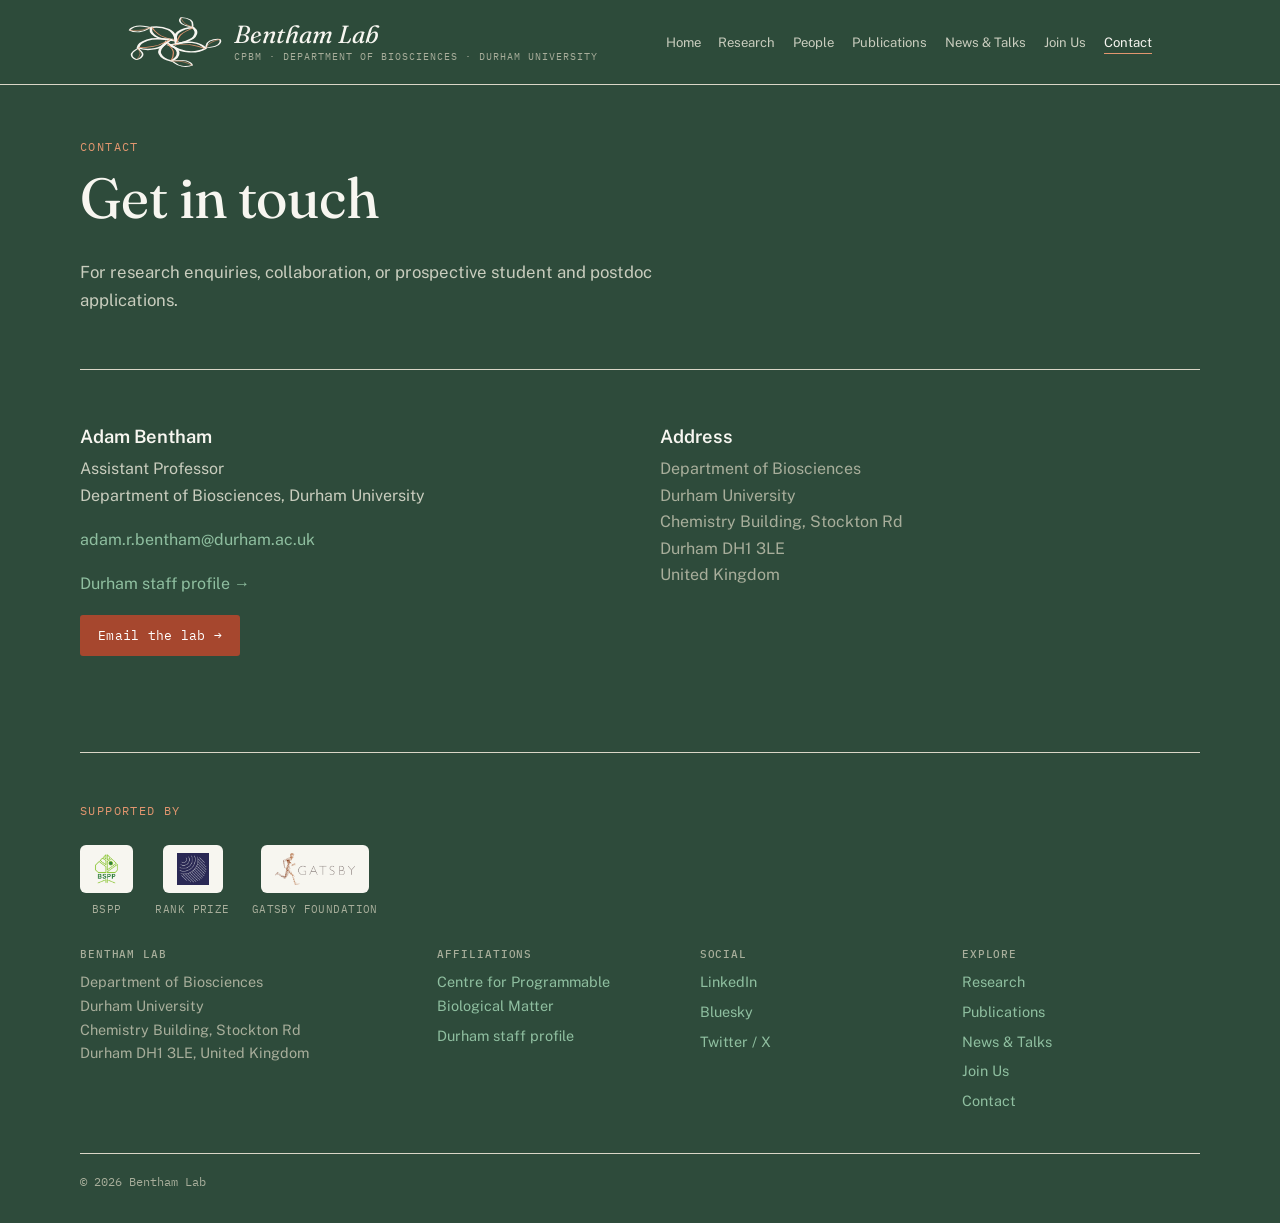
==== contact.html @ cf00540a "Add files via upload" ====
<!DOCTYPE html>
<html lang="en">
<head>
<meta charset="UTF-8">
<meta name="viewport" content="width=device-width, initial-scale=1">
<title>Contact — Bentham Lab</title>
<meta name="description" content="Contact the Bentham Lab, Department of Biosciences, Durham University.">
<link rel="preconnect" href="https://fonts.googleapis.com">
<link href="https://fonts.googleapis.com/css2?family=Fraunces:opsz,wght@9..144,300;9..144,440;9..144,560&family=Public+Sans:wght@400;500;600&family=IBM+Plex+Mono:wght@400;500&display=swap" rel="stylesheet">
<link rel="stylesheet" href="styles.css">
<link rel="icon" type="image/svg+xml" href="assets/logo/bentham-lab-favicon.svg">
</head>
<body data-page="contact.html">

<header class="site-header">
  <div class="container">
    <a href="index.html" class="wordmark">
      <img src="assets/logo/bentham-lab-mark-header.svg" alt="" class="wordmark-mark">
      <span>Bentham Lab
      <small>CPBM · Department of Biosciences · Durham University</small>
      </span>
    </a>
    <button class="nav-toggle" aria-expanded="false" aria-controls="mainnav">Menu</button>
    <nav class="main-nav" id="mainnav">
      <ul>
        <li><a href="index.html">Home</a></li>
        <li><a href="research.html">Research</a></li>
        <li><a href="people.html">People</a></li>
        <li><a href="publications.html">Publications</a></li>
        <li><a href="recognition.html">News &amp; Talks</a></li>
        <li><a href="join.html">Join Us</a></li>
        <li><a href="contact.html" aria-current="page">Contact</a></li>
      </ul>
    </nav>
  </div>
</header>

<main>

  <section class="page-header container">
    <span class="eyebrow">Contact</span>
    <h1>Get in touch</h1>
    <p class="lede">For research enquiries, collaboration, or prospective student and postdoc applications.</p>
  </section>

  <section class="section container">
    <div class="contact-block">
      <div>
        <h3>Adam Bentham</h3>
        <p>Assistant Professor<br>Department of Biosciences, Durham University</p>
        <p><a href="mailto:adam.r.bentham@durham.ac.uk">adam.r.bentham@durham.ac.uk</a></p>
        <p><a href="https://www.durham.ac.uk/staff/adam-r-bentham/">Durham staff profile →</a></p>
        <a class="btn" href="mailto:adam.r.bentham@durham.ac.uk">Email the lab →</a>
      </div>

      <div>
        <h3>Address</h3>
        <p class="muted">Department of Biosciences<br>Durham University<br>Chemistry Building, Stockton Rd<br>Durham DH1 3LE<br>United Kingdom</p>
      </div>
    </div>
  </section>

</main>

<footer class="site-footer container">
  <span class="eyebrow">Supported by</span>
  <div class="funders">
    <div class="funder-item">
      <img class="funder-logo" src="assets/logos/bspp.png" alt="British Society for Plant Pathology">
      <span class="funder-name">BSPP</span>
    </div>
    <div class="funder-item">
      <img class="funder-logo" src="assets/logos/rank-prize.png" alt="Rank Prize">
      <span class="funder-name">Rank Prize</span>
    </div>
    <div class="funder-item">
      <img class="funder-logo" src="assets/logos/gatsby-foundation.png" alt="Gatsby Charitable Foundation">
      <span class="funder-name">Gatsby Foundation</span>
    </div>
  </div>

  <div class="footer-grid">
    <div>
      <h4>Bentham Lab</h4>
      <p class="muted">Department of Biosciences<br>Durham University<br>Chemistry Building, Stockton Rd<br>Durham DH1 3LE, United Kingdom</p>
    </div>
    <div>
      <h4>Affiliations</h4>
      <ul>
        <li><a href="https://heddlelab.org">Centre for Programmable Biological Matter</a></li>
        <li><a href="https://www.durham.ac.uk/staff/adam-r-bentham/">Durham staff profile</a></li>
      </ul>
    </div>
    <div>
      <h4>Social</h4>
      <ul>
        <li><a href="https://www.linkedin.com/in/adam-bentham-4842b2176/">LinkedIn</a></li>
        <li><a href="https://bsky.app/profile/adamrbentham.bsky.social">Bluesky</a></li>
        <li><a href="https://x.com/AdamRBentham">Twitter / X</a></li>
      </ul>
    </div>
    <div>
      <h4>Explore</h4>
      <ul>
        <li><a href="research.html">Research</a></li>
        <li><a href="publications.html">Publications</a></li>
        <li><a href="recognition.html">News &amp; Talks</a></li>
        <li><a href="join.html">Join Us</a></li>
        <li><a href="contact.html">Contact</a></li>
      </ul>
    </div>
  </div>

  <div class="footer-bottom">
    <span>© 2026 Bentham Lab</span>
  </div>
</footer>

<script>
  const toggle = document.querySelector('.nav-toggle');
  const nav = document.querySelector('.main-nav');
  if (toggle) {
    toggle.addEventListener('click', () => {
      const open = nav.classList.toggle('open');
      toggle.setAttribute('aria-expanded', open ? 'true' : 'false');
    });
  }
</script>
<script src="scroll-continue.js"></script>

</body>
</html>
---- styles.css ----
/* ============================================================
   Bentham Lab — shared design system
   Palette: deep moss green background + warm ink text + bright clay/sage accents
   Display: Fraunces / Body: Public Sans / Utility: IBM Plex Mono
   ============================================================ */

:root {
  --paper: #2e4b3b;
  --paper-alt: #3c5c48;
  --ink: #f7f6f0;
  --ink-soft: #c9cdbe;
  --ink-faint: #a8ae9b;
  --moss: #8fbfa0;
  --moss-dark: #1f3529;
  --clay: #a6472e;
  --clay-bright: #e2966f;
  --clay-soft: #c97a5f;
  --line: #dad6c7;
  --tag-bg: #24392c;
  --paper-rgb: 46, 75, 59;

  --font-display: "Fraunces", "Iowan Old Style", serif;
  --font-body: "Public Sans", -apple-system, BlinkMacSystemFont, "Segoe UI", sans-serif;
  --font-mono: "IBM Plex Mono", ui-monospace, Menlo, Consolas, monospace;

  --max-w: 1120px;
  --gutter: clamp(20px, 4vw, 48px);
}

* { box-sizing: border-box; }

html { scroll-behavior: smooth; }

@media (prefers-reduced-motion: reduce) {
  html { scroll-behavior: auto; }
  * { animation-duration: 0.01ms !important; transition-duration: 0.01ms !important; }
}

.loaded-page {
  opacity: 0;
  transform: translateY(24px);
  transition: opacity 0.7s ease, transform 0.7s ease;
}

.loaded-page.is-visible {
  opacity: 1;
  transform: translateY(0);
}

body {
  margin: 0;
  background: var(--paper);
  color: var(--ink);
  font-family: var(--font-body);
  font-size: 16px;
  line-height: 1.65;
  -webkit-font-smoothing: antialiased;
}

a { color: var(--moss); text-decoration: none; }
a:hover { color: var(--clay-bright); }
a:focus-visible, button:focus-visible, input:focus-visible, textarea:focus-visible {
  outline: 2px solid var(--clay-bright);
  outline-offset: 3px;
}

img { max-width: 100%; display: block; }

.container {
  max-width: var(--max-w);
  margin: 0 auto;
  padding: 0 var(--gutter);
}

h1, h2, h3, h4 {
  font-family: var(--font-display);
  font-weight: 500;
  line-height: 1.15;
  margin: 0 0 0.5em;
  color: var(--ink);
}

h1 { font-size: clamp(2.1rem, 4.4vw, 3.6rem); font-weight: 440; letter-spacing: -0.01em; }
h2 { font-size: clamp(1.5rem, 2.6vw, 2rem); }
h3 { font-size: 1.15rem; font-weight: 600; font-family: var(--font-body); }

p { margin: 0 0 1.1em; color: var(--ink-soft); max-width: 68ch; }

.hero > .eyebrow {
  font-size: 1.44rem;
}

.eyebrow {
  font-family: var(--font-mono);
  font-size: 0.72rem;
  letter-spacing: 0.12em;
  text-transform: uppercase;
  color: var(--clay-bright);
  display: inline-block;
  margin-bottom: 0.9em;
}

.rule {
  border: none;
  border-top: 1px solid var(--line);
  margin: 0;
}

.section {
  padding: 56px 0;
  border-top: 1px solid var(--line);
}

.section--tight { padding: 40px 0; }

/* ---------------- Header / nav ---------------- */

.site-header {
  border-bottom: 1px solid var(--line);
  position: sticky;
  top: 0;
  background: rgba(var(--paper-rgb), 0.92);
  backdrop-filter: blur(6px);
  z-index: 20;
}

.site-header .container {
  display: flex;
  align-items: center;
  justify-content: space-between;
  padding-top: 16px;
  padding-bottom: 16px;
  gap: 24px;
}

.wordmark {
  display: flex;
  align-items: center;
  gap: 12px;
  font-family: var(--font-display);
  font-style: italic;
  font-size: 1.55rem;
  color: var(--ink);
  line-height: 1.1;
}

.wordmark-mark {
  height: 52px;
  width: auto;
  flex-shrink: 0;
}

.wordmark small {
  display: block;
  font-family: var(--font-mono);
  font-style: normal;
  font-size: 0.62rem;
  letter-spacing: 0.1em;
  text-transform: uppercase;
  color: var(--ink-faint);
  margin-top: 3px;
}

nav.main-nav ul {
  list-style: none;
  display: flex;
  gap: clamp(10px, 1.4vw, 20px);
  margin: 0;
  padding: 0;
  flex-wrap: nowrap;
}

nav.main-nav a {
  font-size: 0.82rem;
  color: var(--ink-soft);
  padding-bottom: 3px;
  border-bottom: 1px solid transparent;
  white-space: nowrap;
}

nav.main-nav a:hover,
nav.main-nav a[aria-current="page"] {
  color: var(--ink);
  border-bottom-color: var(--clay-bright);
}

.nav-toggle {
  display: none;
  background: none;
  border: 1px solid var(--line);
  border-radius: 4px;
  padding: 6px 10px;
  font-family: var(--font-mono);
  font-size: 0.78rem;
}

@media (max-width: 900px) {
  nav.main-nav { display: none; width: 100%; }
  nav.main-nav.open { display: block; }
  nav.main-nav ul { flex-direction: column; gap: 14px; padding: 18px 0 10px; flex-wrap: nowrap; }
  .site-header .container { flex-wrap: wrap; }
  .nav-toggle { display: inline-block; }
}

/* ---------------- Hero ---------------- */

.hero {
  padding: 64px 0 40px;
  position: relative;
  overflow: hidden;
}

.hero-grid {
  display: grid;
  grid-template-columns: 1.3fr 0.9fr;
  gap: 10px;
  align-items: center;
  margin-top: 14px;
}

.hero-grid h1 {
  margin: 0;
}

@media (max-width: 860px) {
  .hero-grid { grid-template-columns: 1fr; }
}

.hero h1 { max-width: 16ch; }

.hero-sub {
  font-size: 1.02rem;
  max-width: none;
  margin-top: 10px;
  margin-bottom: 0;
}

.hero-figure { display: flex; align-items: center; justify-content: flex-end; }

.hero-structure-img {
  width: 100%;
  height: auto;
  display: block;
}

.hero-motif-row {
  margin-top: 10px;
}

.hero-motif { width: 100%; height: auto; color: var(--moss); }
.hero-motif .stroke { stroke: currentColor; fill: none; }
.hero-motif .clay-stroke { stroke: var(--clay-bright); fill: none; }
.hero-motif .dot { fill: var(--clay-bright); }
.hero-motif .label {
  font-family: var(--font-mono);
  font-size: 6px;
  fill: var(--ink-faint);
  letter-spacing: 0.05em;
}

.affil-bar {
  margin-top: 28px;
  padding-top: 18px;
  border-top: 1px solid var(--line);
  font-family: var(--font-mono);
  font-size: 0.78rem;
  color: var(--ink-faint);
  display: flex;
  flex-wrap: wrap;
  gap: 6px 10px;
}

.affil-bar a { color: var(--ink-soft); }

/* ---------------- Gallery (From the lab) ---------------- */

.gallery {
  display: grid;
  grid-template-columns: repeat(4, 1fr);
  gap: 14px;
}

@media (max-width: 860px) { .gallery { grid-template-columns: repeat(2, 1fr); } }

.gallery-item {
  aspect-ratio: 4 / 5;
  border: 1px dashed var(--line);
  border-radius: 3px;
  background: var(--paper-alt);
  display: flex;
  flex-direction: column;
  align-items: center;
  justify-content: center;
  text-align: center;
  padding: 12px;
  color: var(--ink-faint);
}

.gallery-item .ph-icon { width: 26px; height: 26px; margin-bottom: 10px; opacity: 0.6; }
.gallery-item .ph-label { font-family: var(--font-mono); font-size: 0.66rem; letter-spacing: 0.04em; }
.gallery-item .ph-caption { font-size: 0.72rem; margin-top: 6px; color: var(--ink-faint); }

.gallery-item.has-photo {
  aspect-ratio: auto;
  padding: 0;
  overflow: hidden;
  border-style: solid;
  align-items: stretch;
  justify-content: flex-start;
  text-align: left;
}
.gallery-item .item-photo {
  aspect-ratio: 1;
  border-bottom: 1px dashed var(--line);
}
.gallery-item .item-photo img {
  width: 100%;
  height: 100%;
  object-fit: cover;
  display: block;
}
.gallery-item .item-photo.is-logo img {
  object-fit: contain;
  background: var(--ink);
  box-sizing: border-box;
  padding: 16px;
}
.gallery-item .item-body {
  padding: 14px 16px 18px;
  text-align: left;
  width: 100%;
}
.gallery-item .item-body h3 { margin-bottom: 0.2em; font-size: 1rem; }
.gallery-item .item-tag {
  font-family: var(--font-mono);
  font-size: 0.7rem;
  color: var(--clay-bright);
  text-transform: uppercase;
  letter-spacing: 0.04em;
  margin-bottom: 0.6em;
  display: block;
}
.gallery-item .item-body p { font-size: 0.85rem; margin-bottom: 0.4em; }

/* ---------------- Two column: news + sidebar ---------------- */

.split {
  display: grid;
  grid-template-columns: 1.6fr 1fr;
  gap: 48px;
}

@media (max-width: 860px) { .split { grid-template-columns: 1fr; } }

.news-item {
  padding: 18px 0;
  border-top: 1px solid var(--line);
  display: grid;
  grid-template-columns: 110px 1fr;
  gap: 18px;
}

.news-item:first-child { border-top: none; }

.news-date {
  font-family: var(--font-mono);
  font-size: 0.72rem;
  color: var(--ink-faint);
  padding-top: 3px;
}

.news-item h3 { margin-bottom: 0.35em; font-size: 1.02rem; }
.news-item p { margin-bottom: 0.3em; font-size: 0.95rem; }

@media (max-width: 560px) {
  .news-item { grid-template-columns: 1fr; gap: 4px; }
}

.sidebar-card {
  border: 1px solid var(--line);
  border-radius: 4px;
  padding: 20px;
  margin-bottom: 16px;
  background: var(--paper-alt);
}

.sidebar-card .eyebrow { margin-bottom: 0.6em; }
.sidebar-card h3 { margin-bottom: 0.4em; }
.sidebar-card p { font-size: 0.92rem; margin-bottom: 0.6em; }
.sidebar-card .go { font-family: var(--font-mono); font-size: 0.78rem; }

.sidebar-card--accent {
  background: var(--moss-dark);
  border-color: var(--moss-dark);
}
.sidebar-card--accent .eyebrow,
.sidebar-card--accent h3,
.sidebar-card--accent p,
.sidebar-card--accent .go { color: #fff; }
.sidebar-card--accent .eyebrow { color: var(--clay-bright); }
.sidebar-card--accent .go { color: #fff; border-bottom: 1px solid rgba(255,255,255,0.4); padding-bottom: 2px; }

/* ---------------- Tags / chips ---------------- */

.tag {
  display: inline-block;
  font-family: var(--font-mono);
  font-size: 0.68rem;
  letter-spacing: 0.04em;
  text-transform: uppercase;
  background: var(--tag-bg);
  color: var(--clay-bright);
  border-radius: 3px;
  padding: 3px 8px;
  margin: 0 6px 6px 0;
}

/* ---------------- Footer ---------------- */

.site-footer {
  border-top: 1px solid var(--line);
  padding: 44px 0 32px;
  margin-top: 40px;
}

.funders {
  display: flex;
  flex-wrap: wrap;
  align-items: flex-start;
  gap: 22px;
  margin: 14px 0 30px;
}

.funders .tag { background: transparent; border: 1px solid var(--line); }

.funder-item {
  display: flex;
  flex-direction: column;
  align-items: center;
  gap: 8px;
}

.funder-logo {
  display: block;
  height: 32px;
  width: auto;
  max-width: 150px;
  object-fit: contain;
  background: var(--ink);
  border-radius: 6px;
  padding: 8px 14px;
  box-sizing: content-box;
}

.funder-name {
  font-family: var(--font-mono);
  font-size: 0.66rem;
  letter-spacing: 0.04em;
  text-transform: uppercase;
  color: var(--ink-faint);
  text-align: center;
}

.footer-grid {
  display: grid;
  grid-template-columns: 1.4fr 1fr 1fr 1fr;
  gap: 24px;
  font-size: 0.9rem;
}

@media (max-width: 900px) { .footer-grid { grid-template-columns: 1fr 1fr; } }
@media (max-width: 500px) { .footer-grid { grid-template-columns: 1fr; } }

.footer-grid h4 {
  font-family: var(--font-mono);
  font-size: 0.7rem;
  letter-spacing: 0.08em;
  text-transform: uppercase;
  color: var(--ink-faint);
  margin-bottom: 0.8em;
}

.footer-grid ul { list-style: none; margin: 0; padding: 0; }
.footer-grid li { margin-bottom: 6px; }

.footer-bottom {
  margin-top: 34px;
  padding-top: 18px;
  border-top: 1px solid var(--line);
  font-family: var(--font-mono);
  font-size: 0.72rem;
  color: var(--ink-faint);
  display: flex;
  justify-content: space-between;
  flex-wrap: wrap;
  gap: 8px;
}

/* ---------------- Page header (sub-pages) ---------------- */

.page-header {
  padding: 48px 0 36px;
}

.page-header h1 { max-width: 24ch; }
.page-header .lede { font-size: 1.05rem; max-width: 60ch; }

/* ---------------- Divider motif ---------------- */

.divider {
  display: flex;
  align-items: center;
  gap: 14px;
  color: var(--ink-faint);
  margin: 0;
}
.divider svg { width: 22px; height: 14px; flex: none; }
.divider .rule { flex: 1; }

/* ---------------- Content blocks (Research page etc) ---------------- */

.research-block {
  display: grid;
  grid-template-columns: 200px 1fr;
  gap: 32px;
  padding: 34px 0;
  border-top: 1px solid var(--line);
}
.research-block:first-child { border-top: none; padding-top: 0; }

@media (max-width: 760px) { .research-block { grid-template-columns: 1fr; gap: 10px; } }

.research-block .index {
  font-family: var(--font-mono);
  font-size: 0.72rem;
  color: var(--clay-bright);
  letter-spacing: 0.06em;
}

.research-block h3 { font-family: var(--font-display); font-size: 1.35rem; font-weight: 500; }

/* ---------------- People ---------------- */

.people-grid {
  display: grid;
  grid-template-columns: repeat(3, 1fr);
  gap: 22px;
}

@media (max-width: 760px) { .people-grid { grid-template-columns: repeat(2, 1fr); } }
@media (max-width: 520px) { .people-grid { grid-template-columns: 1fr; } }

.person-card {
  border: 1px solid var(--line);
  border-radius: 4px;
  overflow: hidden;
  background: var(--paper-alt);
}

.person-photo {
  aspect-ratio: 1;
  border-bottom: 1px dashed var(--line);
  display: flex;
  align-items: center;
  justify-content: center;
  color: var(--ink-faint);
  font-family: var(--font-mono);
  font-size: 0.66rem;
  text-align: center;
  padding: 10px;
}

.person-photo.has-photo {
  padding: 0;
}
.person-photo.has-photo img {
  width: 100%;
  height: 100%;
  object-fit: cover;
  display: block;
}

.person-body { padding: 14px 16px 18px; }
.person-body h3 { margin-bottom: 0.2em; font-size: 1rem; }
.person-role { font-family: var(--font-mono); font-size: 0.7rem; color: var(--clay-bright); text-transform: uppercase; letter-spacing: 0.04em; margin-bottom: 0.6em; display: block; }
.person-body p { font-size: 0.88rem; margin-bottom: 0.4em; }

.person-card--empty {
  display: flex;
  align-items: center;
  justify-content: center;
  min-height: 220px;
  border-style: dashed;
}
.person-card--empty p { font-family: var(--font-mono); font-size: 0.75rem; text-align: center; color: var(--ink-faint); margin: 0; padding: 20px; }

/* ---------------- Publications ---------------- */

.pub-item {
  padding: 24px 0;
  border-top: 1px solid var(--line);
}
.pub-item:first-child { border-top: none; }
.pub-item h3 { font-family: var(--font-display); font-weight: 500; font-size: 1.15rem; margin-bottom: 0.35em; }
.pub-meta { font-family: var(--font-mono); font-size: 0.78rem; color: var(--ink-faint); margin-bottom: 0.6em; }
.pub-links a { margin-right: 16px; font-size: 0.85rem; border-bottom: 1px solid var(--line); }
.pub-tags { margin-top: 12px; }

/* ---------------- Tools ---------------- */

.tool-card {
  border: 1px solid var(--line);
  border-radius: 4px;
  padding: 20px 22px;
  margin-bottom: 16px;
  background: var(--paper-alt);
}
.tool-card h3 { font-family: var(--font-mono); font-size: 0.98rem; font-weight: 600; }
.tool-card p { font-size: 0.92rem; margin-bottom: 0.5em; }

/* ---------------- Forms ---------------- */

.form-note {
  border: 1px solid var(--line);
  border-radius: 4px;
  padding: 18px 20px;
  background: var(--paper-alt);
  font-size: 0.92rem;
}

.contact-block {
  display: grid;
  grid-template-columns: 1fr 1fr;
  gap: 40px;
}
@media (max-width: 760px) { .contact-block { grid-template-columns: 1fr; } }

.btn {
  display: inline-block;
  font-family: var(--font-mono);
  font-size: 0.82rem;
  letter-spacing: 0.02em;
  background: var(--clay);
  color: #fff !important;
  padding: 10px 18px;
  border-radius: 3px;
  border: none;
}
.btn:hover { background: var(--moss-dark); color: #fff !important; }

/* ---------------- Utility ---------------- */

.center { text-align: center; }
.muted { color: var(--ink-faint); }
.mt-0 { margin-top: 0; }
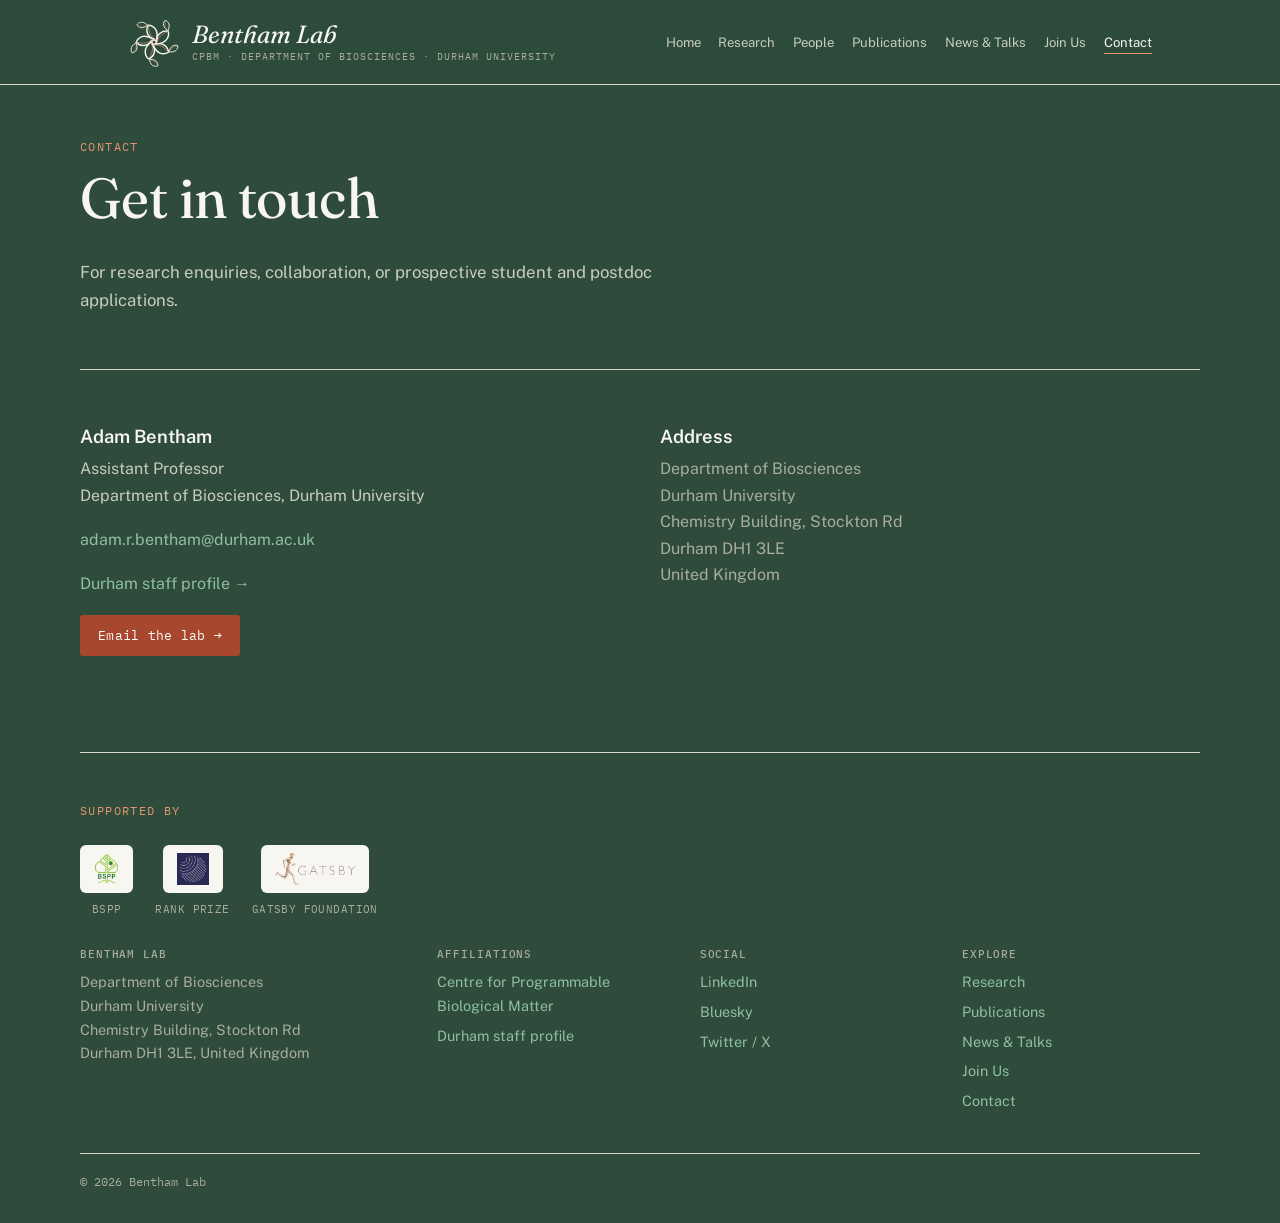
==== commit 734608db: "Add Open Graph/Twitter Card meta tags, canonical links, and Organization JSON-LD structured data" ====
--- a/contact.html
+++ b/contact.html
@@ -5,6 +5,19 @@
 <meta name="viewport" content="width=device-width, initial-scale=1">
 <title>Contact — Bentham Lab</title>
 <meta name="description" content="Contact the Bentham Lab, Department of Biosciences, Durham University.">
+<link rel="canonical" href="https://benthamlab.org/contact.html">
+<meta property="og:type" content="website">
+<meta property="og:site_name" content="Bentham Lab">
+<meta property="og:title" content="Contact — Bentham Lab">
+<meta property="og:description" content="Contact the Bentham Lab, Department of Biosciences, Durham University.">
+<meta property="og:url" content="https://benthamlab.org/contact.html">
+<meta property="og:image" content="https://benthamlab.org/assets/og/og-image.png">
+<meta property="og:image:width" content="1200">
+<meta property="og:image:height" content="630">
+<meta name="twitter:card" content="summary_large_image">
+<meta name="twitter:title" content="Contact — Bentham Lab">
+<meta name="twitter:description" content="Contact the Bentham Lab, Department of Biosciences, Durham University.">
+<meta name="twitter:image" content="https://benthamlab.org/assets/og/og-image.png">
 <link rel="preconnect" href="https://fonts.googleapis.com">
 <link href="https://fonts.googleapis.com/css2?family=Fraunces:opsz,wght@9..144,300;9..144,440;9..144,560&family=Public+Sans:wght@400;500;600&family=IBM+Plex+Mono:wght@400;500&display=swap" rel="stylesheet">
 <link rel="stylesheet" href="styles.css">
--- a/styles.css
+++ b/styles.css
@@ -24,7 +24,7 @@
   --font-mono: "IBM Plex Mono", ui-monospace, Menlo, Consolas, monospace;
 
   --max-w: 1120px;
-  --gutter: clamp(20px, 4vw, 48px);
+  --gutter: clamp(28px, 4vw, 48px);
 }
 
 * { box-sizing: border-box; }
@@ -275,14 +275,19 @@
 /* ---------------- Gallery (From the lab) ---------------- */
 
 .gallery {
-  display: grid;
-  grid-template-columns: repeat(4, 1fr);
+  display: flex;
+  align-items: flex-start;
   gap: 14px;
-}
-
-@media (max-width: 860px) { .gallery { grid-template-columns: repeat(2, 1fr); } }
+  overflow-x: auto;
+  scroll-snap-type: x mandatory;
+  -webkit-overflow-scrolling: touch;
+  scrollbar-width: none;
+}
+.gallery::-webkit-scrollbar { display: none; }
 
 .gallery-item {
+  flex: 0 0 260px;
+  scroll-snap-align: start;
   aspect-ratio: 4 / 5;
   border: 1px dashed var(--line);
   border-radius: 3px;
@@ -550,6 +555,26 @@
 @media (max-width: 760px) { .people-grid { grid-template-columns: repeat(2, 1fr); } }
 @media (max-width: 520px) { .people-grid { grid-template-columns: 1fr; } }
 
+.people-tier { margin-top: 48px; }
+.people-tier:first-child { margin-top: 0; }
+
+.people-tier-label {
+  font-family: var(--font-mono);
+  font-weight: 500;
+  font-size: 0.78rem;
+  letter-spacing: 0.1em;
+  text-transform: uppercase;
+  color: var(--clay-bright);
+  margin: 0 0 18px;
+  padding-top: 28px;
+  border-top: 1px solid var(--line);
+}
+
+.people-tier:first-child .people-tier-label {
+  padding-top: 0;
+  border-top: none;
+}
+
 .person-card {
   border: 1px solid var(--line);
   border-radius: 4px;
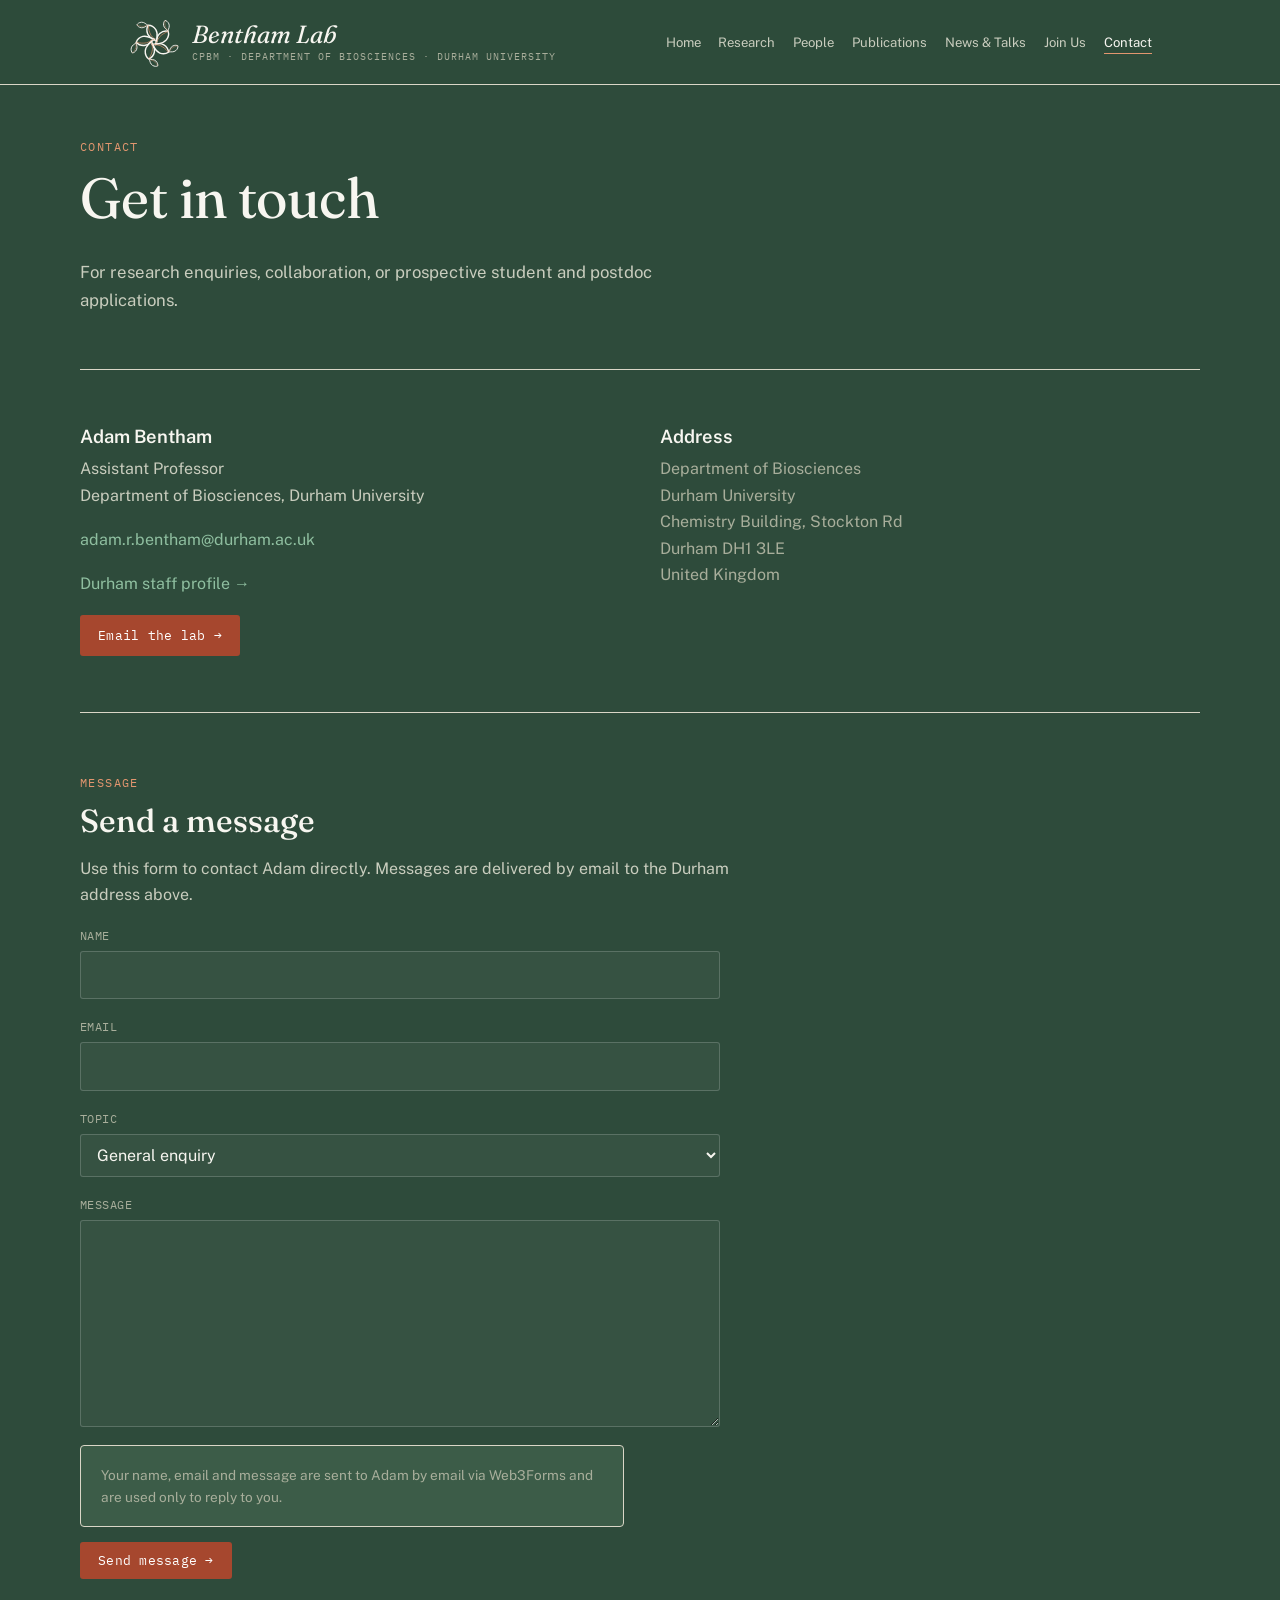
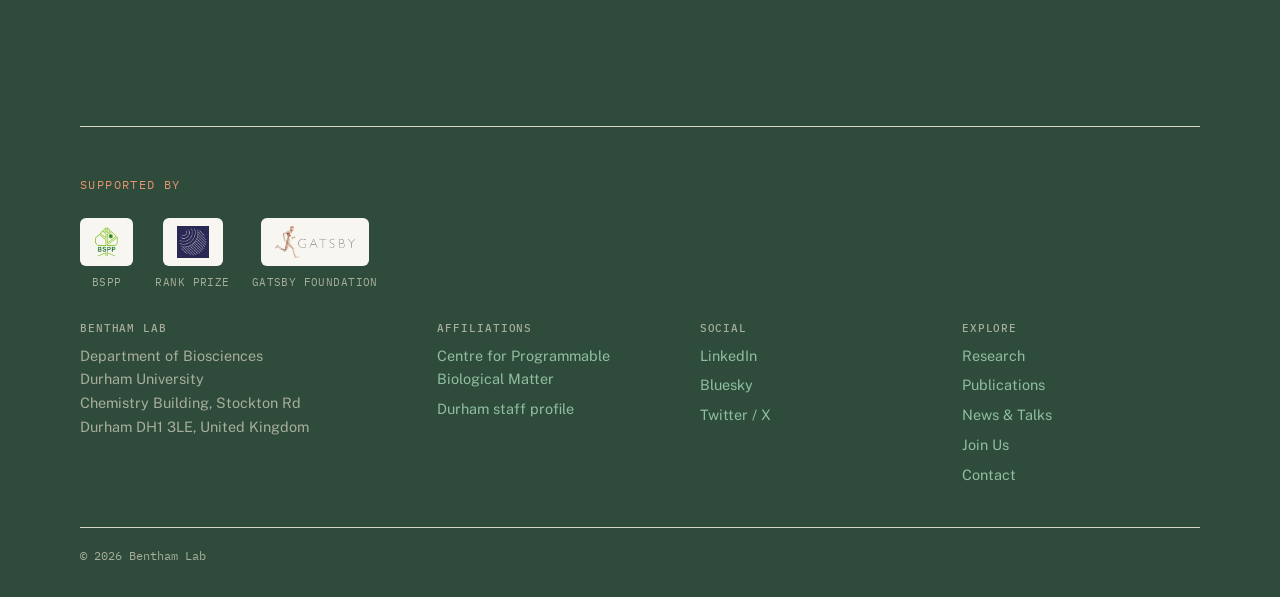
==== commit f52270fc: "Add contact form (Web3Forms) to Contact page Co-Authored-By: Claude Opus 5.5 <noreply@anthropic.com>" ====
--- a/contact.html
+++ b/contact.html
@@ -73,6 +73,45 @@
     </div>
   </section>
 
+  <section class="section container" id="message">
+    <span class="eyebrow">Message</span>
+    <h2 class="mt-0">Send a message</h2>
+    <p>Use this form to contact Adam directly. Messages are delivered by email to the Durham address above.</p>
+
+    <form class="contact-form" action="https://api.web3forms.com/submit" method="POST">
+      <input type="hidden" name="access_key" value="8e58a47e-db89-4c75-9f72-aee420f8c6d7">
+      <input type="hidden" name="subject" value="New message from benthamlab.org">
+      <input type="hidden" name="from_name" value="benthamlab.org contact form">
+      <input type="checkbox" name="botcheck" class="hp-field" tabindex="-1" autocomplete="off" aria-hidden="true">
+
+      <div class="form-row">
+        <label for="cf-name">Name</label>
+        <input id="cf-name" type="text" name="name" required autocomplete="name">
+      </div>
+      <div class="form-row">
+        <label for="cf-email">Email</label>
+        <input id="cf-email" type="email" name="email" required autocomplete="email">
+      </div>
+      <div class="form-row">
+        <label for="cf-topic">Topic</label>
+        <select id="cf-topic" name="topic">
+          <option>General enquiry</option>
+          <option>PhD studentship</option>
+          <option>Postdoc or fellowship</option>
+          <option>Internship or visit</option>
+          <option>Collaboration</option>
+        </select>
+      </div>
+      <div class="form-row">
+        <label for="cf-message">Message</label>
+        <textarea id="cf-message" name="message" rows="7" required></textarea>
+      </div>
+      <p class="form-note muted">Your name, email and message are sent to Adam by email via Web3Forms and are used only to reply to you.</p>
+      <button class="btn" type="submit">Send message →</button>
+      <p class="form-status" role="status" aria-live="polite"></p>
+    </form>
+  </section>
+
 </main>
 
 <footer class="site-footer container">
@@ -139,6 +178,7 @@
     });
   }
 </script>
+<script src="contact-form.js"></script>
 <script src="scroll-continue.js"></script>
 
 </body>
--- a/styles.css
+++ b/styles.css
@@ -38,13 +38,14 @@
 
 .loaded-page {
   opacity: 0;
-  transform: translateY(24px);
-  transition: opacity 0.7s ease, transform 0.7s ease;
+  transform: translateY(64px) scale(0.98);
+  transition: opacity 0.85s cubic-bezier(0.16, 1, 0.3, 1),
+    transform 0.85s cubic-bezier(0.16, 1, 0.3, 1);
 }
 
 .loaded-page.is-visible {
   opacity: 1;
-  transform: translateY(0);
+  transform: translateY(0) scale(1);
 }
 
 body {
@@ -285,6 +286,112 @@
 }
 .gallery::-webkit-scrollbar { display: none; }
 
+/* Desktop navigation for the gallery (added by gallery-nav.js on
+   mouse/trackpad devices only; touch devices keep native swipe). */
+.gallery-head {
+  display: flex;
+  align-items: flex-end;
+  justify-content: space-between;
+  gap: 16px;
+  margin-bottom: 0.5em;
+}
+.gallery-head h2 { margin-bottom: 0; }
+.gallery-nav { display: flex; gap: 8px; padding-bottom: 4px; }
+.gallery-nav-btn {
+  width: 36px;
+  height: 36px;
+  border-radius: 50%;
+  border: 1px solid var(--line);
+  background: transparent;
+  color: var(--ink);
+  font-size: 1.3rem;
+  line-height: 1;
+  padding: 0 0 3px;
+  cursor: pointer;
+  transition: background 0.15s, color 0.15s, border-color 0.15s, opacity 0.15s;
+}
+.gallery-nav-btn:hover:not(:disabled) {
+  background: var(--ink);
+  color: var(--paper);
+}
+.gallery-nav-btn:disabled { opacity: 0.3; cursor: default; }
+section:not(.gallery-overflows) .gallery-nav { display: none; }
+
+.gallery-wrap { position: relative; }
+.gallery:focus-visible { outline: 2px solid var(--moss); outline-offset: 4px; }
+
+.gallery-fade {
+  position: absolute;
+  top: 0;
+  bottom: 0;
+  width: 72px;
+  pointer-events: none;
+  transition: opacity 0.2s;
+}
+.gallery-fade--left {
+  left: 0;
+  background: linear-gradient(to right, rgba(var(--paper-rgb), 0.95), rgba(var(--paper-rgb), 0));
+}
+.gallery-fade--right {
+  right: 0;
+  background: linear-gradient(to left, rgba(var(--paper-rgb), 0.95), rgba(var(--paper-rgb), 0));
+}
+.gallery-wrap.at-start .gallery-fade--left,
+.gallery-wrap.at-end .gallery-fade--right { opacity: 0; }
+
+.gallery-hover-arrow {
+  position: absolute;
+  top: 110px;
+  width: 40px;
+  height: 40px;
+  border-radius: 50%;
+  border: none;
+  background: var(--ink);
+  color: var(--paper);
+  font-size: 1.4rem;
+  line-height: 1;
+  padding: 0 0 3px;
+  cursor: pointer;
+  opacity: 0;
+  transform: scale(0.9);
+  transition: opacity 0.2s, transform 0.2s;
+  box-shadow: 0 2px 10px rgba(0, 0, 0, 0.25);
+}
+.gallery-hover-arrow--left { left: 12px; }
+.gallery-hover-arrow--right { right: 12px; }
+.gallery-wrap:hover .gallery-hover-arrow { opacity: 0.92; transform: scale(1); }
+.gallery-wrap:hover .gallery-hover-arrow:hover { opacity: 1; }
+.gallery-wrap.at-start .gallery-hover-arrow--left,
+.gallery-wrap.at-end .gallery-hover-arrow--right { opacity: 0; pointer-events: none; }
+
+.gallery-progress {
+  position: relative;
+  height: 13px;
+  margin-top: 14px;
+  cursor: pointer;
+  touch-action: none;
+}
+.gallery-progress::before {
+  content: "";
+  position: absolute;
+  left: 0;
+  right: 0;
+  top: 6px;
+  height: 1px;
+  background: var(--line);
+  opacity: 0.35;
+}
+.gallery-progress-thumb {
+  position: absolute;
+  top: 5px;
+  height: 3px;
+  border-radius: 2px;
+  background: var(--moss);
+  transition: height 0.15s, top 0.15s;
+}
+.gallery-progress:hover .gallery-progress-thumb { top: 4px; height: 5px; }
+section:not(.gallery-overflows) .gallery-progress { display: none; }
+
 .gallery-item {
   flex: 0 0 260px;
   scroll-snap-align: start;
@@ -330,6 +437,9 @@
   box-sizing: border-box;
   padding: 16px;
 }
+.gallery-item .item-photo.is-wide {
+  aspect-ratio: 16 / 9;
+}
 .gallery-item .item-body {
   padding: 14px 16px 18px;
   text-align: left;
@@ -346,6 +456,100 @@
   display: block;
 }
 .gallery-item .item-body p { font-size: 0.85rem; margin-bottom: 0.4em; }
+
+.item-photo.has-lightbox {
+  position: relative;
+  cursor: pointer;
+}
+
+.item-photo.has-lightbox:hover img {
+  opacity: 0.88;
+}
+
+.photo-count {
+  position: absolute;
+  bottom: 10px;
+  right: 10px;
+  font-family: var(--font-mono);
+  font-size: 0.7rem;
+  letter-spacing: 0.02em;
+  color: var(--ink);
+  background: rgba(31, 53, 41, 0.78);
+  border-radius: 3px;
+  padding: 3px 7px;
+  pointer-events: none;
+}
+
+.lightbox-overlay {
+  position: fixed;
+  inset: 0;
+  background: rgba(31, 53, 41, 0.94);
+  display: flex;
+  align-items: center;
+  justify-content: center;
+  z-index: 100;
+  padding: 40px;
+}
+
+.lightbox-overlay.is-hidden { display: none; }
+
+.lightbox-overlay img {
+  max-width: min(90vw, 900px);
+  max-height: 78vh;
+  object-fit: contain;
+  border-radius: 4px;
+  display: block;
+}
+
+.lightbox-figure {
+  display: flex;
+  flex-direction: column;
+  align-items: center;
+  gap: 14px;
+}
+
+.lightbox-counter {
+  font-family: var(--font-mono);
+  font-size: 0.78rem;
+  color: var(--ink-faint);
+  letter-spacing: 0.04em;
+}
+
+.lightbox-close,
+.lightbox-prev,
+.lightbox-next {
+  position: absolute;
+  background: rgba(247, 246, 240, 0.1);
+  border: 1px solid var(--line);
+  color: var(--ink);
+  border-radius: 50%;
+  width: 42px;
+  height: 42px;
+  font-family: var(--font-mono);
+  font-size: 1rem;
+  cursor: pointer;
+  display: flex;
+  align-items: center;
+  justify-content: center;
+}
+
+.lightbox-close:hover,
+.lightbox-prev:hover,
+.lightbox-next:hover {
+  background: rgba(247, 246, 240, 0.2);
+}
+
+.lightbox-close { top: 24px; right: 24px; }
+.lightbox-prev { left: 24px; top: 50%; transform: translateY(-50%); }
+.lightbox-next { right: 24px; top: 50%; transform: translateY(-50%); }
+
+@media (max-width: 640px) {
+  .lightbox-overlay { padding: 16px; }
+  .lightbox-prev, .lightbox-next { width: 36px; height: 36px; }
+  .lightbox-prev { left: 8px; }
+  .lightbox-next { right: 8px; }
+  .lightbox-close { top: 12px; right: 12px; }
+}
 
 /* ---------------- Two column: news + sidebar ---------------- */
 
@@ -522,6 +726,24 @@
 .divider svg { width: 22px; height: 14px; flex: none; }
 .divider .rule { flex: 1; }
 
+/* ---------------- Page-break (scroll-transition marker) ---------------- */
+
+.page-break {
+  display: flex;
+  align-items: center;
+  gap: 16px;
+  margin-top: 56px;
+}
+.page-break-helix {
+  flex: 1;
+  height: 44px;
+  display: block;
+  overflow: hidden;
+}
+.page-break-helix svg { display: block; width: 100%; height: 100%; }
+.page-break-helix--mirror svg { transform: scaleX(-1); }
+.page-break-mark { width: 44px; height: 44px; flex: none; }
+
 /* ---------------- Content blocks (Research page etc) ---------------- */
 
 .research-block {
@@ -678,3 +900,41 @@
 .center { text-align: center; }
 .muted { color: var(--ink-faint); }
 .mt-0 { margin-top: 0; }
+
+/* ---------------- Contact form ---------------- */
+
+.contact-form { max-width: 640px; margin-top: 8px; }
+.contact-form .form-row { display: flex; flex-direction: column; margin-bottom: 18px; }
+.contact-form label {
+  font-family: var(--font-mono);
+  font-size: 0.72rem;
+  letter-spacing: 0.04em;
+  text-transform: uppercase;
+  color: var(--ink-faint);
+  margin-bottom: 6px;
+}
+.contact-form input,
+.contact-form select,
+.contact-form textarea {
+  font: inherit;
+  font-size: 1rem;
+  color: var(--ink);
+  background: rgba(255, 255, 255, 0.04);
+  border: 1px solid rgba(255, 255, 255, 0.18);
+  border-radius: 3px;
+  padding: 10px 12px;
+  width: 100%;
+  box-sizing: border-box;
+}
+.contact-form select option { color: #111; }
+.contact-form textarea { resize: vertical; min-height: 140px; }
+.contact-form input:focus,
+.contact-form select:focus,
+.contact-form textarea:focus { outline: 2px solid var(--moss); outline-offset: 1px; border-color: transparent; }
+.contact-form .btn { cursor: pointer; }
+.contact-form .btn:disabled { opacity: 0.6; cursor: default; }
+.contact-form .form-note { font-size: 0.85rem; }
+.contact-form .form-status { margin-top: 14px; min-height: 1.2em; }
+.contact-form .form-status.is-ok { color: var(--moss); }
+.contact-form .form-status.is-error { color: var(--clay-bright); }
+.hp-field { position: absolute; left: -9999px; width: 1px; height: 1px; opacity: 0; }
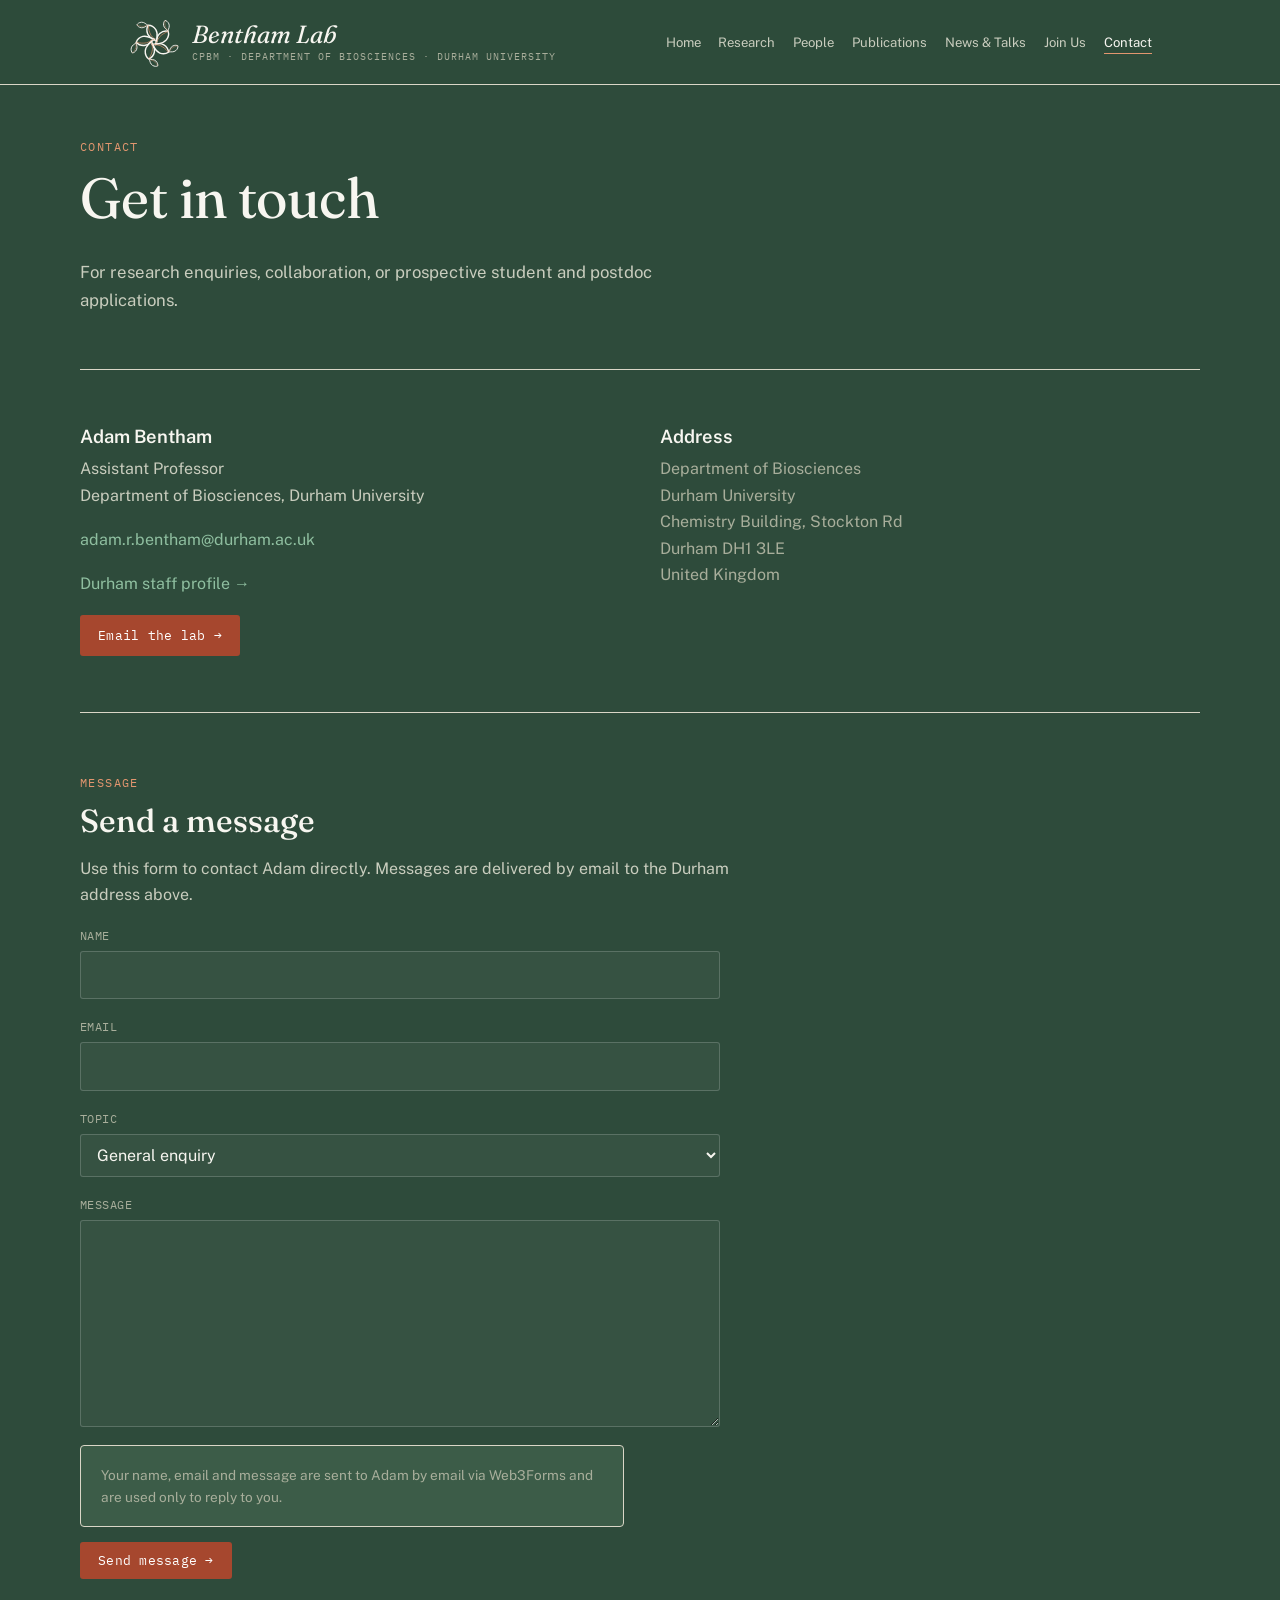
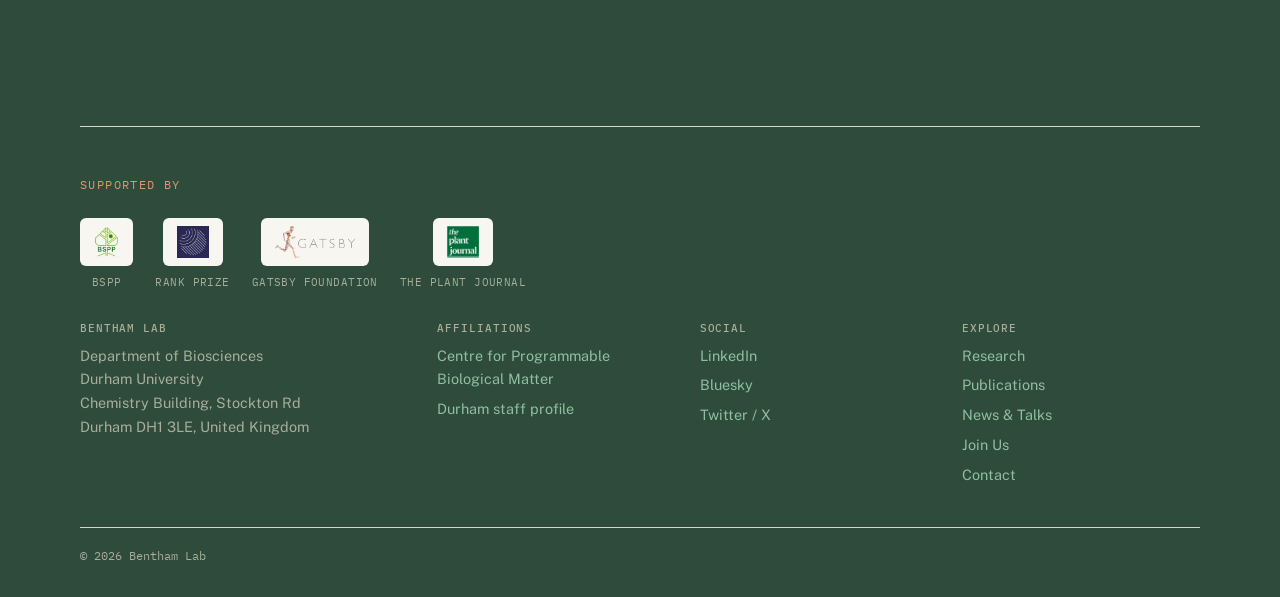
==== commit b0043b30: "Add The Plant Journal to Supported by footer on all pages Co-Authored-By: Claude Opus 5.5 <noreply@a" ====
--- a/contact.html
+++ b/contact.html
@@ -129,6 +129,10 @@
       <img class="funder-logo" src="assets/logos/gatsby-foundation.png" alt="Gatsby Charitable Foundation">
       <span class="funder-name">Gatsby Foundation</span>
     </div>
+    <div class="funder-item">
+      <img class="funder-logo" src="assets/logos/plant-journal.png" alt="The Plant Journal">
+      <span class="funder-name">The Plant Journal</span>
+    </div>
   </div>
 
   <div class="footer-grid">
--- a/styles.css
+++ b/styles.css
@@ -938,3 +938,17 @@
 .contact-form .form-status.is-ok { color: var(--moss); }
 .contact-form .form-status.is-error { color: var(--clay-bright); }
 .hp-field { position: absolute; left: -9999px; width: 1px; height: 1px; opacity: 0; }
+
+/* ---------------- Narrow-screen gutter ----------------
+   .section, .hero, .page-header and .site-footer set horizontal padding to 0,
+   which overrides .container's gutter. Restore it below the max content width
+   so text doesn't run to the screen edge; desktop layout is unchanged. */
+@media (max-width: 1120px) {
+  .section.container,
+  .hero.container,
+  .page-header.container,
+  .site-footer.container {
+    padding-left: var(--gutter);
+    padding-right: var(--gutter);
+  }
+}
